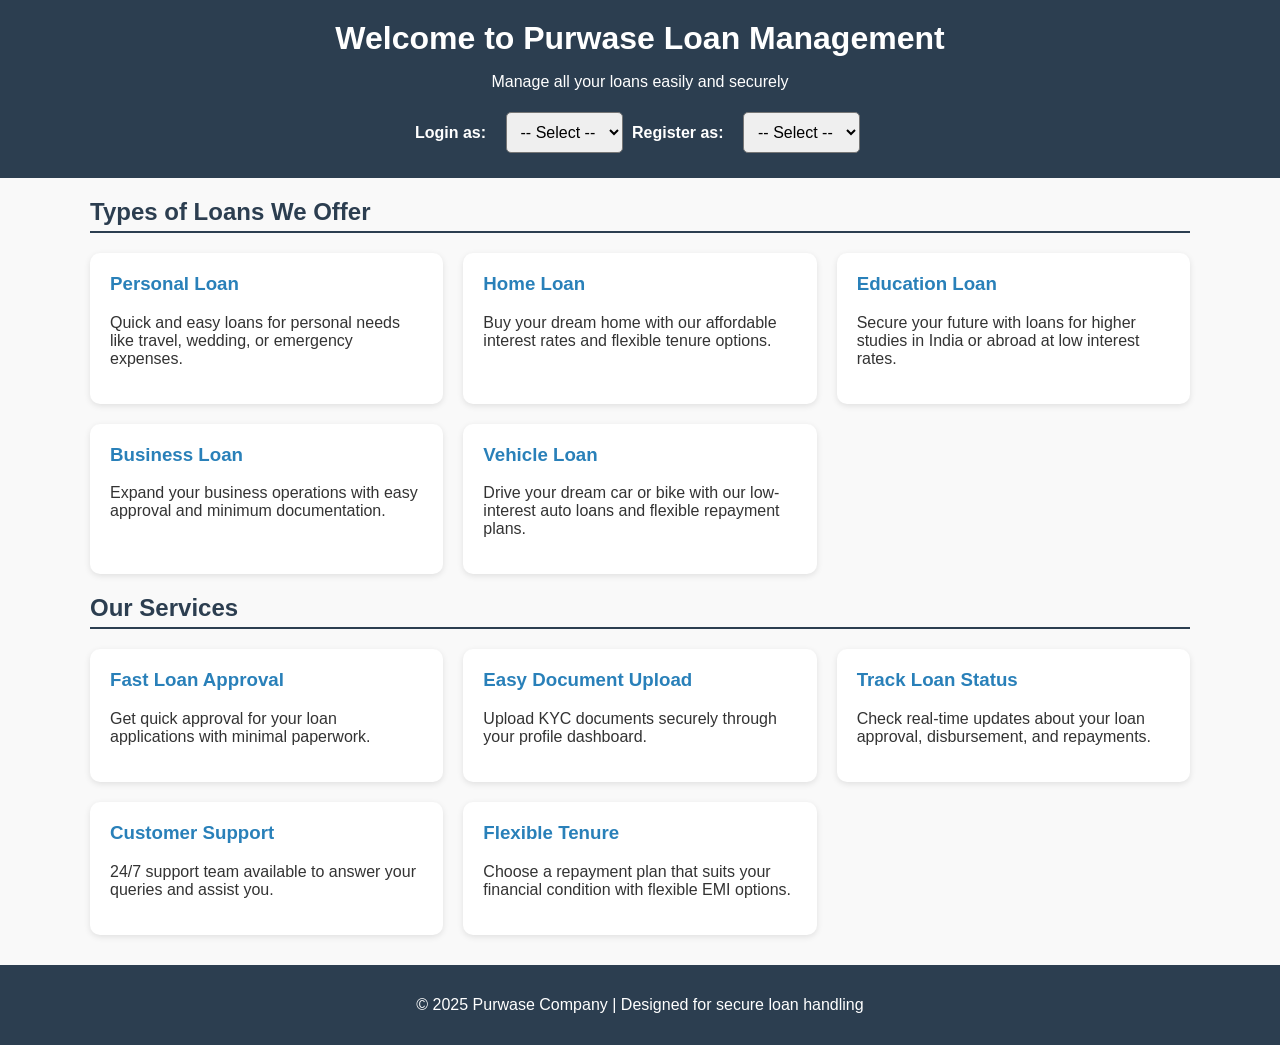
==== frontend/index.html @ fdc8a9c9 "Refactor into frontend and backend properly" ====
<!DOCTYPE html>
<html lang="en">
<head>
  <meta charset="UTF-8">
  <meta name="viewport" content="width=device-width, initial-scale=1.0">
  <title>Purwase Loan Management</title>
  <style>
    body {
      font-family: Arial, sans-serif;
      margin: 0;
      padding: 0;
      background: #f9f9f9;
      color: #333;
    }
    header {
      background: #2c3e50;
      color: white;
      padding: 20px;
      text-align: center;
    }
    header h1 {
      margin: 0;
      font-size: 2rem;
    }
    nav {
      margin-top: 15px;
    }
    nav label {
      font-weight: bold;
      margin-right: 10px;
    }
    nav select {
      padding: 10px;
      font-size: 16px;
      border-radius: 5px;
      margin: 5px;
    }
    .container {
      width: 90%;
      max-width: 1100px;
      margin: 20px auto;
    }
    h2 {
      color: #2c3e50;
      border-bottom: 2px solid #2c3e50;
      padding-bottom: 5px;
    }
    .loan-types, .services {
      display: grid;
      grid-template-columns: repeat(auto-fit, minmax(280px, 1fr));
      gap: 20px;
      margin-top: 20px;
    }
    .card {
      background: white;
      padding: 20px;
      border-radius: 10px;
      box-shadow: 0px 2px 6px rgba(0,0,0,0.1);
    }
    .card h3 {
      margin-top: 0;
      color: #2980b9;
    }
    footer {
      background: #2c3e50;
      color: white;
      text-align: center;
      padding: 15px;
      margin-top: 30px;
    }
  </style>
</head>
<body>

  <header>
    <h1>Welcome to Purwase Loan Management</h1>
    <p>Manage all your loans easily and securely</p>
    <nav>
      <!-- Login Dropdown -->
      <label for="login">Login as:</label>
      <select id="login" onchange="location = this.value;">
        <option value="">-- Select --</option>
        <option value="customer_login.html">Customer</option>
        <option value="staff_login.php">Staff</option>
        <option value="admin_login.php">Admin</option>
      </select>

      <!-- Registration Dropdown -->
      <label for="register">Register as:</label>
      <select id="register" onchange="location = this.value;">
        <option value="">-- Select --</option>
        <option value="customer_register.html">Customer</option>
        <option value="staff_register.html">Staff</option>
      </select>
    </nav>
  </header>

  <div class="container">
    <!-- Loan Types -->
    <h2>Types of Loans We Offer</h2>
    <div class="loan-types">
      <div class="card">
        <h3>Personal Loan</h3>
        <p>Quick and easy loans for personal needs like travel, wedding, or emergency expenses.</p>
      </div>
      <div class="card">
        <h3>Home Loan</h3>
        <p>Buy your dream home with our affordable interest rates and flexible tenure options.</p>
      </div>
      <div class="card">
        <h3>Education Loan</h3>
        <p>Secure your future with loans for higher studies in India or abroad at low interest rates.</p>
      </div>
      <div class="card">
        <h3>Business Loan</h3>
        <p>Expand your business operations with easy approval and minimum documentation.</p>
      </div>
      <div class="card">
        <h3>Vehicle Loan</h3>
        <p>Drive your dream car or bike with our low-interest auto loans and flexible repayment plans.</p>
      </div>
    </div>

    <!-- Services -->
    <h2>Our Services</h2>
    <div class="services">
      <div class="card">
        <h3>Fast Loan Approval</h3>
        <p>Get quick approval for your loan applications with minimal paperwork.</p>
      </div>
      <div class="card">
        <h3>Easy Document Upload</h3>
        <p>Upload KYC documents securely through your profile dashboard.</p>
      </div>
      <div class="card">
        <h3>Track Loan Status</h3>
        <p>Check real-time updates about your loan approval, disbursement, and repayments.</p>
      </div>
      <div class="card">
        <h3>Customer Support</h3>
        <p>24/7 support team available to answer your queries and assist you.</p>
      </div>
      <div class="card">
        <h3>Flexible Tenure</h3>
        <p>Choose a repayment plan that suits your financial condition with flexible EMI options.</p>
      </div>
    </div>
  </div>

  <footer>
    <p>&copy; 2025 Purwase Company | Designed for secure loan handling</p>
  </footer>

</body>
</html>
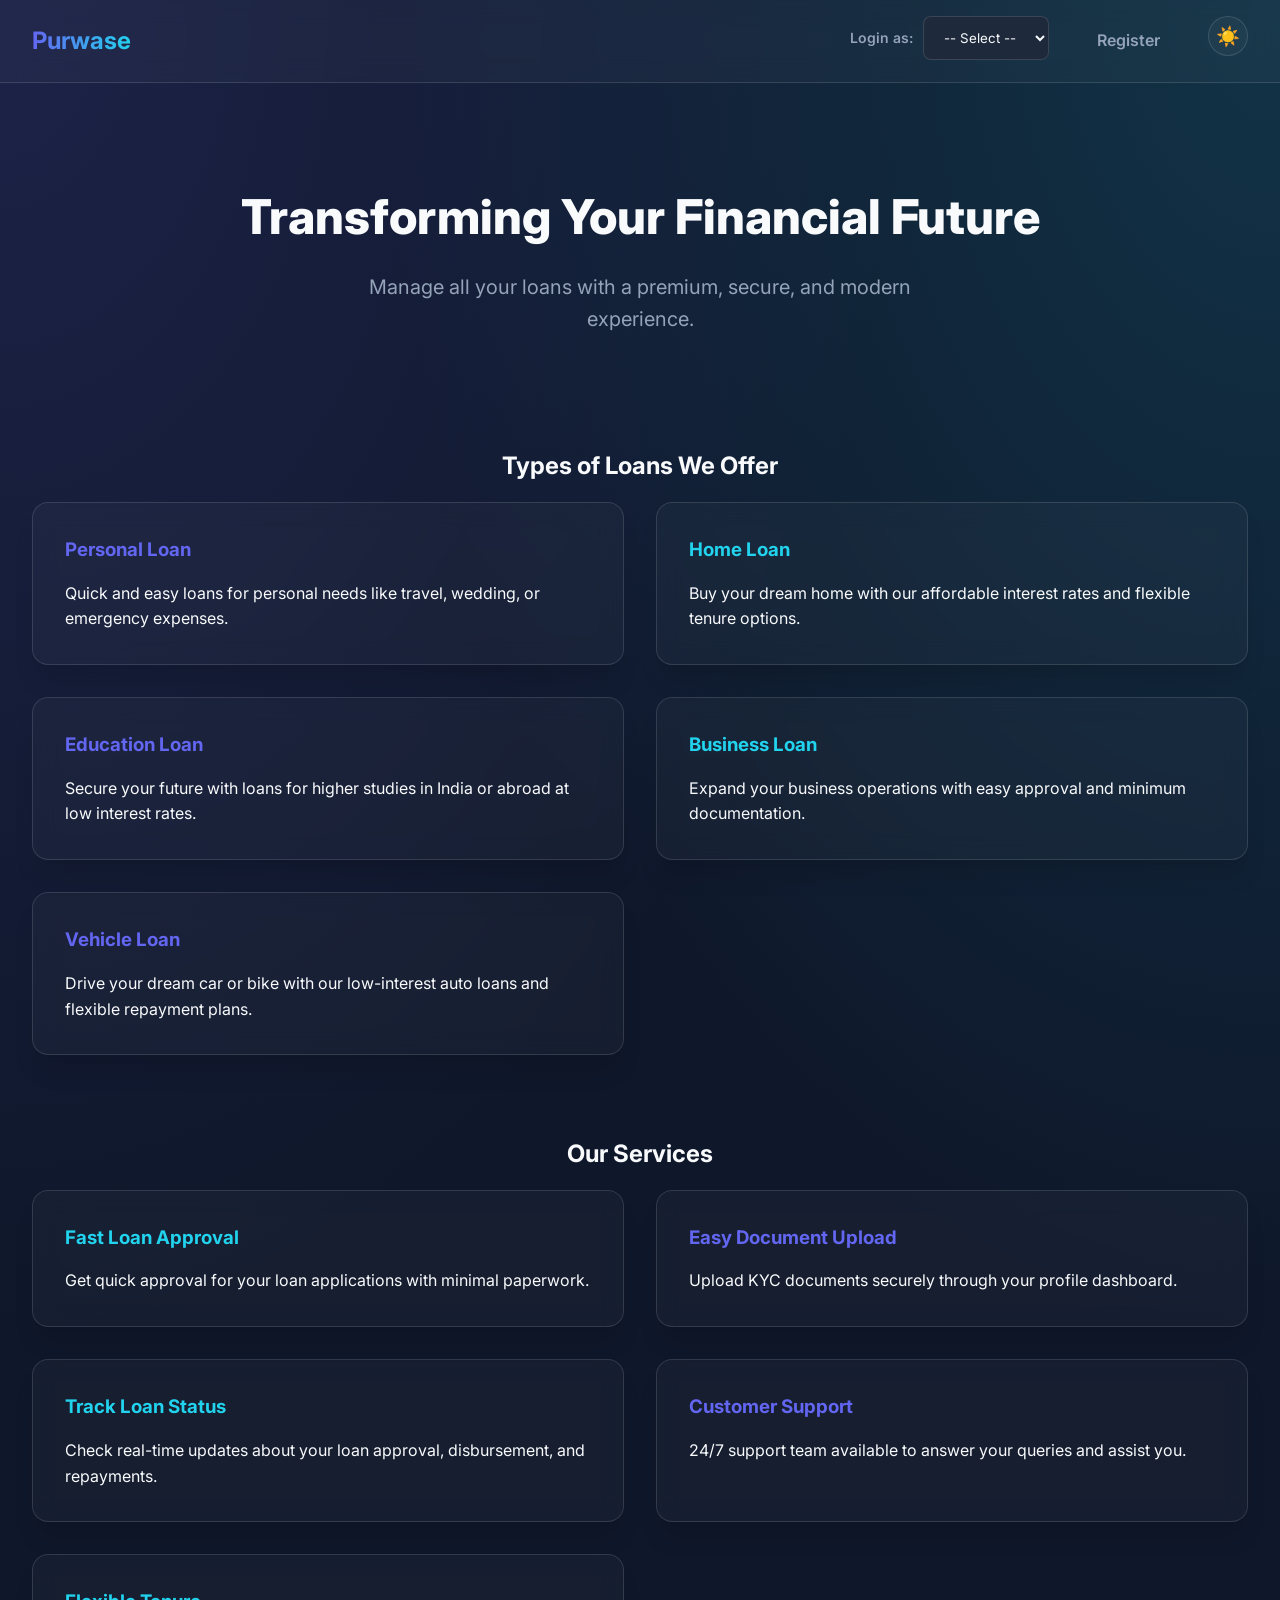
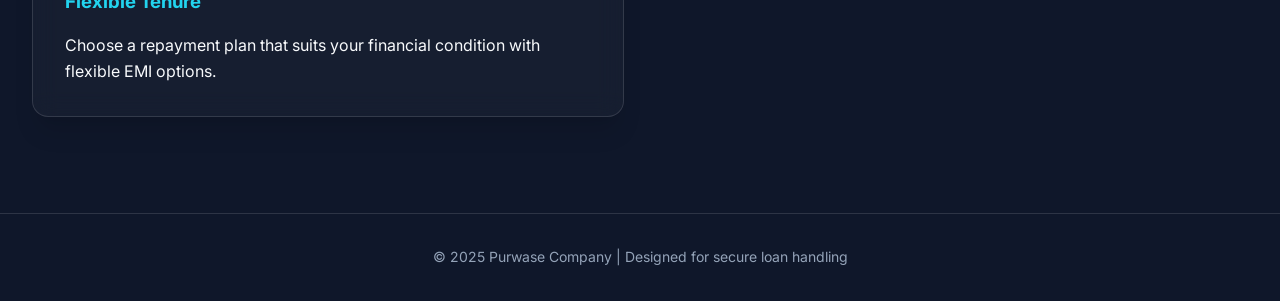
==== commit 0cdc0a2a: "updated some files" ====
--- a/frontend/index.html
+++ b/frontend/index.html
@@ -3,145 +3,93 @@
 <head>
   <meta charset="UTF-8">
   <meta name="viewport" content="width=device-width, initial-scale=1.0">
-  <title>Purwase Loan Management</title>
-  <style>
-    body {
-      font-family: Arial, sans-serif;
-      margin: 0;
-      padding: 0;
-      background: #f9f9f9;
-      color: #333;
-    }
-    header {
-      background: #2c3e50;
-      color: white;
-      padding: 20px;
-      text-align: center;
-    }
-    header h1 {
-      margin: 0;
-      font-size: 2rem;
-    }
-    nav {
-      margin-top: 15px;
-    }
-    nav label {
-      font-weight: bold;
-      margin-right: 10px;
-    }
-    nav select {
-      padding: 10px;
-      font-size: 16px;
-      border-radius: 5px;
-      margin: 5px;
-    }
-    .container {
-      width: 90%;
-      max-width: 1100px;
-      margin: 20px auto;
-    }
-    h2 {
-      color: #2c3e50;
-      border-bottom: 2px solid #2c3e50;
-      padding-bottom: 5px;
-    }
-    .loan-types, .services {
-      display: grid;
-      grid-template-columns: repeat(auto-fit, minmax(280px, 1fr));
-      gap: 20px;
-      margin-top: 20px;
-    }
-    .card {
-      background: white;
-      padding: 20px;
-      border-radius: 10px;
-      box-shadow: 0px 2px 6px rgba(0,0,0,0.1);
-    }
-    .card h3 {
-      margin-top: 0;
-      color: #2980b9;
-    }
-    footer {
-      background: #2c3e50;
-      color: white;
-      text-align: center;
-      padding: 15px;
-      margin-top: 30px;
-    }
-  </style>
+  <title>Purwase | Premium Loan Management</title>
+  <link rel="stylesheet" href="css/style.css">
+  <script src="js/theme-switcher.js"></script>
 </head>
 <body>
 
   <header>
-    <h1>Welcome to Purwase Loan Management</h1>
-    <p>Manage all your loans easily and securely</p>
+    <h1>Purwase</h1>
     <nav>
-      <!-- Login Dropdown -->
-      <label for="login">Login as:</label>
-      <select id="login" onchange="location = this.value;">
-        <option value="">-- Select --</option>
-        <option value="customer_login.html">Customer</option>
-        <option value="staff_login.php">Staff</option>
-        <option value="admin_login.php">Admin</option>
-      </select>
+      <ul>
+        <li>
+          <div class="form-group" style="margin-bottom: 0; display: flex; align-items: center; gap: 10px;">
+            <label for="login" style="margin-bottom: 0; white-space: nowrap;">Login as:</label>
+            <select id="login" onchange="if(this.value) location = this.value;">
+              <option value="">-- Select --</option>
+              <option value="customer_login.html">Customer</option>
+              <option value="staff_login.html">Staff</option>
+              <option value="../backend/auth/admin_login.php">Admin</option>
+            </select>
+          </div>
+        </li>
+        <li>
+          <a href="customer_register.html" class="btn btn-sm" style="text-decoration: none;">Register</a>
+        </li>
 
-      <!-- Registration Dropdown -->
-      <label for="register">Register as:</label>
-      <select id="register" onchange="location = this.value;">
-        <option value="">-- Select --</option>
-        <option value="customer_register.html">Customer</option>
-        <option value="staff_register.html">Staff</option>
-      </select>
+        <li>
+          <button class="theme-toggle" aria-label="Toggle Theme">
+            <span class="sun">☀️</span>
+            <span class="moon">🌙</span>
+          </button>
+        </li>
+      </ul>
     </nav>
   </header>
 
   <div class="container">
+    <section class="hero">
+      <h2>Transforming Your Financial Future</h2>
+      <p style="color: var(--text-muted); font-size: 1.25rem; max-width: 600px; margin: 0 auto;">Manage all your loans with a premium, secure, and modern experience.</p>
+    </section>
+
     <!-- Loan Types -->
-    <h2>Types of Loans We Offer</h2>
-    <div class="loan-types">
+    <h2 style="margin-top: 3rem; text-align: center;">Types of Loans We Offer</h2>
+    <div class="grid">
       <div class="card">
-        <h3>Personal Loan</h3>
+        <h3 style="color: var(--primary); margin-bottom: 1rem;">Personal Loan</h3>
         <p>Quick and easy loans for personal needs like travel, wedding, or emergency expenses.</p>
       </div>
       <div class="card">
-        <h3>Home Loan</h3>
+        <h3 style="color: var(--secondary); margin-bottom: 1rem;">Home Loan</h3>
         <p>Buy your dream home with our affordable interest rates and flexible tenure options.</p>
       </div>
       <div class="card">
-        <h3>Education Loan</h3>
+        <h3 style="color: var(--primary); margin-bottom: 1rem;">Education Loan</h3>
         <p>Secure your future with loans for higher studies in India or abroad at low interest rates.</p>
       </div>
       <div class="card">
-        <h3>Business Loan</h3>
+        <h3 style="color: var(--secondary); margin-bottom: 1rem;">Business Loan</h3>
         <p>Expand your business operations with easy approval and minimum documentation.</p>
       </div>
       <div class="card">
-        <h3>Vehicle Loan</h3>
+        <h3 style="color: var(--primary); margin-bottom: 1rem;">Vehicle Loan</h3>
         <p>Drive your dream car or bike with our low-interest auto loans and flexible repayment plans.</p>
       </div>
     </div>
 
     <!-- Services -->
-    <h2>Our Services</h2>
-    <div class="services">
+    <h2 style="margin-top: 5rem; text-align: center;">Our Services</h2>
+    <div class="grid">
       <div class="card">
-        <h3>Fast Loan Approval</h3>
+        <h3 style="color: var(--secondary); margin-bottom: 1rem;">Fast Loan Approval</h3>
         <p>Get quick approval for your loan applications with minimal paperwork.</p>
       </div>
       <div class="card">
-        <h3>Easy Document Upload</h3>
+        <h3 style="color: var(--primary); margin-bottom: 1rem;">Easy Document Upload</h3>
         <p>Upload KYC documents securely through your profile dashboard.</p>
       </div>
       <div class="card">
-        <h3>Track Loan Status</h3>
+        <h3 style="color: var(--secondary); margin-bottom: 1rem;">Track Loan Status</h3>
         <p>Check real-time updates about your loan approval, disbursement, and repayments.</p>
       </div>
       <div class="card">
-        <h3>Customer Support</h3>
+        <h3 style="color: var(--primary); margin-bottom: 1rem;">Customer Support</h3>
         <p>24/7 support team available to answer your queries and assist you.</p>
       </div>
       <div class="card">
-        <h3>Flexible Tenure</h3>
+        <h3 style="color: var(--secondary); margin-bottom: 1rem;">Flexible Tenure</h3>
         <p>Choose a repayment plan that suits your financial condition with flexible EMI options.</p>
       </div>
     </div>
@@ -153,3 +101,4 @@
 
 </body>
 </html>
+
--- a/frontend/css/style.css
+++ b/frontend/css/style.css
@@ -0,0 +1,586 @@
+@import url('https://fonts.googleapis.com/css2?family=Inter:wght@300;400;500;600;700&display=swap');
+
+:root {
+    color-scheme: dark; /* Signals browser to use dark native widgets */
+    /* Themes */
+    --bg-dark: #0f172a;
+    --bg-card: rgba(30, 41, 59, 0.7);
+    --primary: #6366f1;
+    --primary-glow: rgba(99, 102, 241, 0.4);
+    --secondary: #22d3ee;
+    --accent: #f43f5e;
+    --text-main: #f8fafc;
+    --text-muted: #94a3b8;
+    --border: rgba(255, 255, 255, 0.1);
+    --glass-bg: rgba(255, 255, 255, 0.03);
+    --glass-border: rgba(255, 255, 255, 0.125);
+    --body-gradient-1: rgba(99, 102, 241, 0.15);
+    --body-gradient-2: rgba(34, 211, 238, 0.15);
+    
+    /* Common */
+    --glass-blur: blur(12px);
+    --shadow-sm: 0 1px 2px 0 rgba(0, 0, 0, 0.05);
+    --shadow-md: 0 4px 6px -1px rgba(0, 0, 0, 0.1), 0 2px 4px -1px rgba(0, 0, 0, 0.06);
+    --shadow-lg: 0 10px 15px -3px rgba(0, 0, 0, 0.1), 0 4px 6px -2px rgba(0, 0, 0, 0.05);
+    --shadow-xl: 0 20px 25px -5px rgba(0, 0, 0, 0.1), 0 10px 10px -5px rgba(0, 0, 0, 0.04);
+    --transition: all 0.3s cubic-bezier(0.4, 0, 0.2, 1);
+}
+
+[data-theme="light"] {
+    color-scheme: light;
+    --bg-dark: #f8fafc;
+    --bg-card: #ffffff;
+    --primary: #10b981;
+    --primary-glow: rgba(16, 185, 129, 0.2);
+    --secondary: #1e3a8a;
+    --accent: #f59e0b;
+    --text-main: #0f172a;
+    --text-muted: #64748b;
+    --border: rgba(0, 0, 0, 0.06);
+    --glass-bg: rgba(255, 255, 255, 0.8);
+    --glass-border: rgba(0, 0, 0, 0.1);
+    --body-gradient-1: rgba(16, 185, 129, 0.08);
+    --body-gradient-2: rgba(30, 58, 138, 0.08);
+}
+
+
+* {
+    margin: 0;
+    padding: 0;
+    box-sizing: border-box;
+}
+
+body {
+    font-family: 'Inter', sans-serif;
+    background-color: var(--bg-dark);
+    background-image: 
+        radial-gradient(at 0% 0%, var(--body-gradient-1) 0px, transparent 50%),
+        radial-gradient(at 100% 0%, var(--body-gradient-2) 0px, transparent 50%);
+    color: var(--text-main);
+    line-height: 1.6;
+    min-height: 100vh;
+    overflow-x: hidden;
+}
+
+
+/* Scrollbar */
+::-webkit-scrollbar {
+    width: 8px;
+}
+::-webkit-scrollbar-track {
+    background: var(--bg-dark);
+}
+::-webkit-scrollbar-thumb {
+    background: var(--border);
+    border-radius: 10px;
+}
+::-webkit-scrollbar-thumb:hover {
+    background: var(--text-muted);
+}
+
+/* Layout Components */
+.container {
+    max-width: 1400px; /* Increased from 1200 */
+    margin: 0 auto;
+    padding: 2rem;
+}
+
+
+.layout-wrapper {
+    display: flex;
+    min-height: 100vh;
+}
+
+.sidebar {
+    width: 280px;
+    min-width: 280px; /* Force minimum width */
+    flex-shrink: 0; /* Prevent sidebar from squishing */
+    height: 100vh;
+    position: sticky;
+    top: 0;
+    background: var(--glass-bg);
+    backdrop-filter: var(--glass-blur);
+    border-right: 1px solid var(--glass-border);
+    display: flex;
+    flex-direction: column;
+    padding: 2rem 1.5rem;
+    z-index: 100;
+}
+
+.main-content {
+    flex-grow: 1;
+    display: flex;
+    flex-direction: column;
+    min-width: 0; /* Important for flex child grids */
+}
+
+
+/* Sidebar Branding */
+.sidebar-header {
+    margin-bottom: 3rem;
+}
+
+.sidebar-header h1 {
+    font-size: 1.8rem;
+    font-weight: 800;
+    background: linear-gradient(to right, var(--primary), var(--secondary));
+    -webkit-background-clip: text;
+    -webkit-text-fill-color: transparent;
+}
+
+/* Sidebar Navigation */
+.sidebar-nav {
+    flex-grow: 1;
+}
+
+.sidebar-nav ul {
+    list-style: none;
+    display: flex;
+    flex-direction: column;
+    gap: 0.5rem;
+}
+
+.nav-link {
+    display: flex;
+    align-items: center;
+    gap: 1rem;
+    padding: 0.875rem 1rem;
+    color: var(--text-muted);
+    text-decoration: none;
+    border-radius: 0.75rem;
+    font-weight: 500;
+    transition: var(--transition);
+}
+
+.nav-link:hover {
+    background: rgba(255, 255, 255, 0.05);
+    color: var(--text-main);
+    transform: translateX(5px);
+}
+
+.nav-link.active {
+    background: var(--primary-glow);
+    color: var(--text-main);
+    border: 1px solid var(--glass-border);
+}
+
+.nav-link i {
+    font-size: 1.25rem;
+    width: 24px;
+    text-align: center;
+}
+
+/* Sidebar Footer */
+.sidebar-footer {
+    margin-top: 2rem;
+    padding-top: 2rem;
+    border-top: 1px solid var(--glass-border);
+    display: flex;
+    flex-direction: column;
+    gap: 1rem;
+}
+
+
+/* Header & Nav */
+header {
+    background: var(--glass-bg);
+    backdrop-filter: var(--glass-blur);
+    border-bottom: 1px solid var(--glass-border);
+    padding: 1rem 2rem;
+    position: sticky;
+    top: 0;
+    z-index: 1000;
+    display: flex;
+    justify-content: space-between;
+    align-items: center;
+}
+
+header h1 {
+    font-size: 1.5rem;
+    font-weight: 700;
+    background: linear-gradient(to right, var(--primary), var(--secondary));
+    -webkit-background-clip: text;
+    -webkit-text-fill-color: transparent;
+}
+
+nav ul {
+    display: flex;
+    gap: 1.5rem;
+    list-style: none;
+}
+
+nav a {
+    color: var(--text-muted);
+    text-decoration: none;
+    font-weight: 500;
+    transition: var(--transition);
+}
+
+nav a:hover {
+    color: var(--text-main);
+    text-shadow: 0 0 8px var(--primary-glow);
+}
+
+/* Hero Section / Welcome */
+.hero {
+    padding: 4rem 0;
+    text-align: center;
+}
+
+.hero h2 {
+    font-size: 3rem;
+    margin-bottom: 1rem;
+    font-weight: 800;
+}
+
+/* Cards */
+.card {
+    background: var(--glass-bg);
+    backdrop-filter: var(--glass-blur);
+    border: 1px solid var(--glass-border);
+    border-radius: 1rem;
+    padding: 2rem;
+    box-shadow: var(--shadow-xl);
+    transition: var(--transition);
+}
+
+.card:hover {
+    transform: translateY(-5px);
+    border-color: var(--primary);
+    box-shadow: 0 10px 40px -10px var(--primary-glow);
+}
+
+/* Grids */
+.grid {
+    display: grid;
+    grid-template-columns: repeat(auto-fit, minmax(320px, 1fr));
+    gap: 2rem;
+    margin-top: 1rem;
+}
+
+@media (min-width: 1024px) {
+    .grid {
+        grid-template-columns: 1fr 1fr; /* Force 2 columns on desktop */
+    }
+}
+
+.analytics-grid {
+    display: grid;
+    grid-template-columns: repeat(auto-fit, minmax(220px, 1fr));
+    gap: 1.5rem;
+    margin-bottom: 2rem;
+}
+
+@media (min-width: 1024px) {
+    .analytics-grid {
+        grid-template-columns: repeat(4, 1fr); /* Force 4 columns on desktop */
+    }
+}
+
+
+
+/* Stat Cards */
+.stat-card {
+    background: var(--glass-bg);
+    backdrop-filter: var(--glass-blur);
+    border: 1px solid var(--glass-border);
+    border-radius: 1.25rem;
+    padding: 1.5rem;
+    display: flex;
+    flex-direction: column;
+    gap: 0.5rem;
+    transition: var(--transition);
+    position: relative;
+    overflow: hidden;
+}
+
+.stat-card::after {
+    content: '';
+    position: absolute;
+    top: 0;
+    right: 0;
+    width: 100px;
+    height: 100px;
+    background: radial-gradient(circle at 100% 0%, var(--primary-glow) 0%, transparent 70%);
+    opacity: 0.5;
+}
+
+.stat-card:hover {
+    transform: translateY(-5px);
+    border-color: var(--primary);
+    box-shadow: var(--shadow-xl);
+}
+
+.stat-card .label {
+    font-size: 0.875rem;
+    font-weight: 600;
+    color: var(--text-muted);
+    text-transform: uppercase;
+    letter-spacing: 0.025em;
+}
+
+.stat-card .value {
+    font-size: 2rem;
+    font-weight: 800;
+    color: var(--text-main);
+    line-height: 1.2;
+}
+
+.stat-card .trend {
+    font-size: 0.75rem;
+    font-weight: 500;
+    display: flex;
+    align-items: center;
+    gap: 0.25rem;
+}
+
+
+/* Forms */
+.form-group {
+    margin-bottom: 1.5rem;
+}
+
+label {
+    display: block;
+    margin-bottom: 0.5rem;
+    font-size: 0.875rem;
+    font-weight: 600;
+    color: var(--text-muted);
+}
+
+input, select, textarea {
+    width: 100%;
+    padding: 0.75rem 1rem;
+    background: #1e293b; /* Solid dark color stops the 'white core' issue */
+    border: 1px solid var(--glass-border);
+    border-radius: 0.5rem;
+    color: var(--text-main);
+    font-family: inherit;
+    transition: var(--transition);
+}
+
+[data-theme="light"] input, 
+[data-theme="light"] select, 
+[data-theme="light"] textarea {
+    background: #ffffff;
+    border: 1px solid rgba(0,0,0,0.1);
+}
+
+input:focus, select:focus, textarea:focus {
+    outline: none;
+    border-color: var(--primary);
+    background: #334155; /* Slightly lighter on focus */
+    box-shadow: 0 0 0 4px var(--primary-glow);
+}
+
+[data-theme="light"] input:focus, 
+[data-theme="light"] select:focus, 
+[data-theme="light"] textarea:focus {
+    background: #f1f5f9;
+}
+
+/* Kill native mobile/browser white overrides */
+select option {
+    background: #1e293b !important;
+    color: #f8fafc !important;
+}
+
+[data-theme="light"] select option {
+    background: #ffffff !important;
+    color: #0f172a !important;
+}
+
+
+/* Alerts */
+.alert {
+    padding: 1rem;
+    border-radius: 0.5rem;
+    margin-bottom: 1.5rem;
+    font-size: 0.9rem;
+    border: 1px solid transparent;
+    display: flex;
+    align-items: center;
+    gap: 0.75rem;
+}
+
+.alert-error {
+    background: rgba(239, 68, 68, 0.1);
+    color: #f87171;
+    border-color: rgba(239, 68, 68, 0.2);
+}
+
+.alert-success {
+    background: rgba(34, 197, 94, 0.1);
+    color: #4ade80;
+    border-color: rgba(34, 197, 94, 0.2);
+}
+
+
+/* Buttons */
+.btn {
+    display: inline-block;
+    padding: 0.75rem 1.5rem;
+    border-radius: 0.5rem;
+    font-weight: 600;
+    text-align: center;
+    cursor: pointer;
+    transition: var(--transition);
+    border: none;
+    text-decoration: none;
+}
+
+.btn-primary {
+    background: linear-gradient(135deg, var(--primary), var(--secondary));
+    color: #fff;
+    box-shadow: 0 4px 15px rgba(99, 102, 241, 0.4);
+}
+
+.btn-primary:hover {
+    transform: scale(1.02);
+    box-shadow: 0 6px 20px rgba(99, 102, 241, 0.6);
+}
+
+.btn-secondary {
+    background: rgba(255, 255, 255, 0.1);
+    color: var(--text-main);
+    backdrop-filter: var(--glass-blur);
+}
+
+.btn-secondary:hover {
+    background: rgba(255, 255, 255, 0.2);
+}
+
+/* Theme Toggle */
+.theme-toggle {
+    background: var(--glass-bg);
+    border: 1px solid var(--glass-border);
+    color: var(--text-main);
+    width: 40px;
+    height: 40px;
+    border-radius: 50%;
+    display: flex;
+    align-items: center;
+    justify-content: center;
+    cursor: pointer;
+    transition: var(--transition);
+    font-size: 1.2rem;
+}
+
+.theme-toggle:hover {
+    background: var(--primary-glow);
+    border-color: var(--primary);
+    transform: rotate(15deg);
+}
+
+[data-theme="light"] .theme-toggle .moon { display: block; }
+[data-theme="light"] .theme-toggle .sun { display: none; }
+.theme-toggle .moon { display: none; }
+.theme-toggle .sun { display: block; }
+
+
+/* Tables */
+.table-container {
+    overflow-x: auto;
+    border-radius: 1rem;
+    border: 1px solid var(--glass-border);
+    background: var(--glass-bg);
+}
+
+table {
+    width: 100%;
+    border-collapse: collapse;
+}
+
+th {
+    background: rgba(255, 255, 255, 0.05);
+    padding: 1rem;
+    text-align: left;
+    font-weight: 600;
+    color: var(--text-muted);
+    border-bottom: 1px solid var(--glass-border);
+}
+
+td {
+    padding: 1rem;
+    border-bottom: 1px solid rgba(255, 255, 255, 0.05);
+}
+
+tr:hover td {
+    background: rgba(255, 255, 255, 0.02);
+}
+
+/* Badges */
+.badge {
+    padding: 0.25rem 0.75rem;
+    border-radius: 9999px;
+    font-size: 0.75rem;
+    font-weight: 700;
+    text-transform: uppercase;
+}
+
+.badge-success, .status-approved { background: rgba(34, 197, 94, 0.15); color: #4ade80; border: 1px solid rgba(34, 197, 94, 0.2); }
+.badge-warning, .status-pending, .status-review, .status-inprogress { background: rgba(245, 158, 11, 0.15); color: #fbbf24; border: 1px solid rgba(245, 158, 11, 0.2); }
+.badge-danger, .status-rejected { background: rgba(239, 68, 68, 0.15); color: #f87171; border: 1px solid rgba(239, 68, 68, 0.2); }
+.status-blocked { background: rgba(15, 23, 42, 0.15); color: #64748b; border: 1px solid rgba(15, 23, 42, 0.2); }
+[data-theme="dark"] .status-blocked { background: rgba(255, 255, 255, 0.1); color: #94a3b8; border: 1px solid rgba(255, 255, 255, 0.15); }
+.badge-info, .status-submitted { background: rgba(59, 130, 246, 0.15); color: #60a5fa; border: 1px solid rgba(59, 130, 246, 0.2); }
+.badge-muted, .status-none { background: var(--glass-bg); color: var(--text-muted); border: 1px solid var(--glass-border); }
+
+
+/* Footer */
+footer {
+    padding: 2rem;
+    text-align: center;
+    color: var(--text-muted);
+    font-size: 0.875rem;
+    border-top: 1px solid var(--glass-border);
+    margin-top: 4rem;
+}
+
+/* Mobile Responsive Portals */
+@media (max-width: 768px) { /* Lowered from 992px to prevent laptop issues */
+    .layout-wrapper {
+        flex-direction: column;
+    }
+    
+    .sidebar {
+        width: 100%;
+        height: auto;
+        min-width: 100%;
+        position: relative;
+        border-right: none;
+        border-bottom: 1px solid var(--glass-border);
+    }
+    
+    .sidebar-header {
+        margin-bottom: 1.5rem;
+    }
+    
+    .sidebar-nav ul {
+        flex-direction: row;
+        flex-wrap: wrap;
+        gap: 0.5rem;
+    }
+    
+    .nav-link {
+        padding: 0.5rem 1rem;
+        font-size: 0.9rem;
+    }
+}
+
+
+@media (max-width: 768px) {
+    header {
+        flex-direction: column;
+        gap: 1rem;
+    }
+    
+    .hero h2 {
+        font-size: 2rem;
+    }
+    
+    .container {
+        padding: 1rem;
+    }
+}
+
